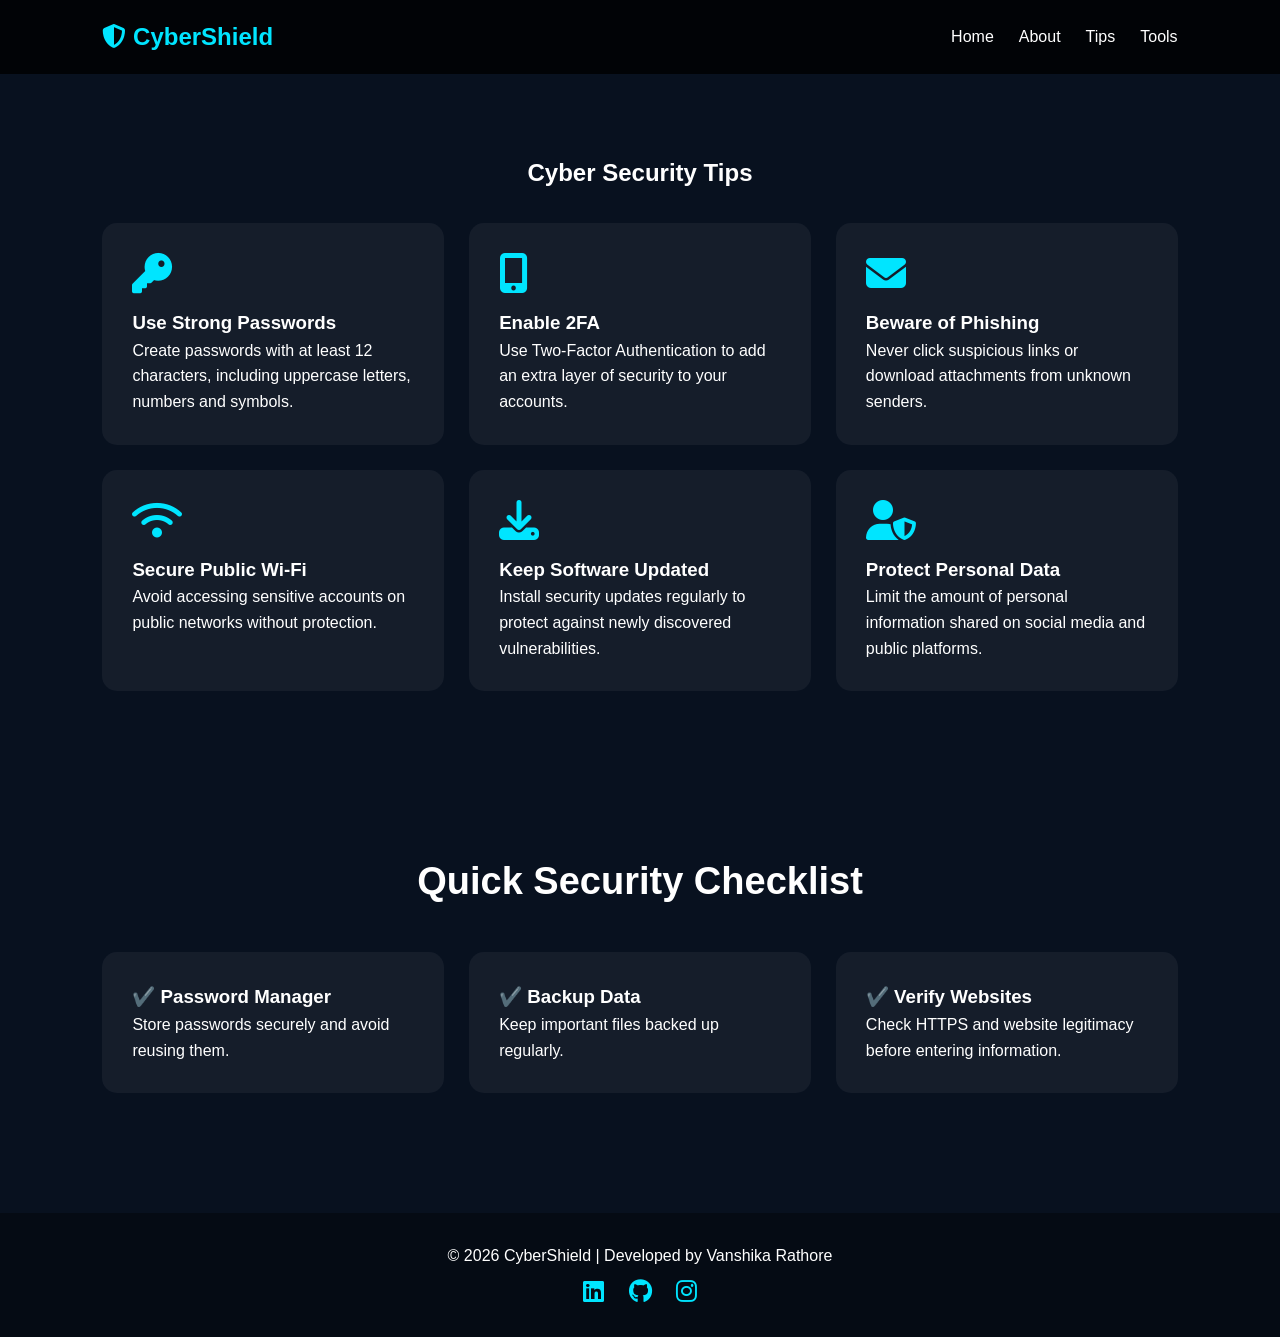
==== tips.html @ 8cfabbac "Add files via upload" ====
<!DOCTYPE html>
<html lang="en">
<head>
<meta charset="UTF-8">
<meta name="viewport" content="width=device-width, initial-scale=1.0">
<title>Security Tips | CyberShield</title>

<link rel="stylesheet" href="style.css">

<link rel="stylesheet"
href="https://cdnjs.cloudflare.com/ajax/libs/font-awesome/6.5.2/css/all.min.css">

<script src="https://code.jquery.com/jquery-3.7.1.min.js"></script>
</head>

<body>

<nav class="navbar">

<div class="logo">
<i class="fas fa-shield-halved"></i> CyberShield
</div>

<div class="menu-toggle">
    <i class="fas fa-bars"></i>
</div>

<ul>
<li><a href="index.html">Home</a></li>
<li><a href="about.html">About</a></li>
<li><a href="tips.html">Tips</a></li>
<li><a href="tools.html">Tools</a></li>
</ul>

</nav>

<section class="page">

<h1>Cyber Security Tips</h1>

<div class="cards">

<div class="card">
<i class="fas fa-key"></i>
<h3>Use Strong Passwords</h3>
<p>
Create passwords with at least 12 characters,
including uppercase letters, numbers and symbols.
</p>
</div>

<div class="card">
<i class="fas fa-mobile-alt"></i>
<h3>Enable 2FA</h3>
<p>
Use Two-Factor Authentication to add an extra
layer of security to your accounts.
</p>
</div>

<div class="card">
<i class="fas fa-envelope"></i>
<h3>Beware of Phishing</h3>
<p>
Never click suspicious links or download
attachments from unknown senders.
</p>
</div>

<div class="card">
<i class="fas fa-wifi"></i>
<h3>Secure Public Wi-Fi</h3>
<p>
Avoid accessing sensitive accounts on public
networks without protection.
</p>
</div>

<div class="card">
<i class="fas fa-download"></i>
<h3>Keep Software Updated</h3>
<p>
Install security updates regularly to protect
against newly discovered vulnerabilities.
</p>
</div>

<div class="card">
<i class="fas fa-user-shield"></i>
<h3>Protect Personal Data</h3>
<p>
Limit the amount of personal information shared
on social media and public platforms.
</p>
</div>

</div>

</section>

<section class="features">

<h2>Quick Security Checklist</h2>

<div class="cards">

<div class="card">
<h3>✔️ Password Manager</h3>
<p>Store passwords securely and avoid reusing them.</p>
</div>

<div class="card">
<h3>✔️ Backup Data</h3>
<p>Keep important files backed up regularly.</p>
</div>

<div class="card">
<h3>✔️ Verify Websites</h3>
<p>Check HTTPS and website legitimacy before entering information.</p>
</div>

</div>

</section>

<footer>

<p>
© 2026 CyberShield | Developed by Vanshika Rathore
</p>

<div class="social">
<i class="fab fa-linkedin"></i>
<i class="fab fa-github"></i>
<i class="fab fa-instagram"></i>
</div>

</footer>

<script src="script.js"></script>

</body>
</html>
---- style.css ----
*{
margin:0;
padding:0;
box-sizing:border-box;
font-family:'Segoe UI',sans-serif;
}

html{
scroll-behavior:smooth;
}

body{
background:#08111f;
color:white;
line-height:1.6;
}

.navbar{
position:sticky;
top:0;
z-index:1000;
display:flex;
justify-content:space-between;
align-items:center;
padding:18px 8%;
background:rgba(0,0,0,0.8);
backdrop-filter:blur(10px);
}

.logo{
font-size:24px;
font-weight:700;
color:#00e5ff;
}

.navbar ul{
display:flex;
list-style:none;
gap:25px;
}

.navbar a{
text-decoration:none;
color:white;
font-weight:500;
transition:.3s;
}

.navbar a:hover{
color:#00e5ff;
}

.hero{
min-height:90vh;
display:flex;
justify-content:center;
align-items:center;
text-align:center;
padding:40px;
background:linear-gradient(
135deg,
#08111f,
#0d1b2a,
#102a43
);
}

.hero-content{
max-width:700px;
}

.hero h1{
font-size:55px;
margin-bottom:20px;
}

.hero p{
font-size:18px;
margin-bottom:25px;
color:#cbd5e1;
}

.btn{
display:inline-block;
padding:14px 28px;
background:#00e5ff;
color:#08111f;
font-weight:bold;
text-decoration:none;
border-radius:30px;
transition:.3s;
}

.btn:hover{
transform:translateY(-3px);
}

.stats{
display:grid;
grid-template-columns:repeat(3,1fr);
gap:20px;
padding:70px 8%;
}

.stat-card{
background:rgba(255,255,255,.05);
padding:30px;
border-radius:15px;
text-align:center;
backdrop-filter:blur(8px);
}

.stat-card h2{
color:#00e5ff;
font-size:40px;
}

.features{
padding:80px 8%;
}

.features h2{
text-align:center;
margin-bottom:40px;
font-size:38px;
}

.cards{
display:grid;
grid-template-columns:repeat(auto-fit,minmax(280px,1fr));
gap:25px;
}

.card{
background:rgba(255,255,255,.05);
padding:30px;
border-radius:15px;
transition:.3s;
}

.card:hover{
transform:translateY(-8px);
}

.card i{
font-size:40px;
color:#00e5ff;
margin-bottom:15px;
}

.page{
padding:80px 8%;
}

.page h1{
text-align:center;
margin-bottom:30px;
}

.about-box{
background:rgba(255,255,255,.05);
padding:30px;
border-radius:15px;
}

.tool-box{
max-width:600px;
margin:auto;
background:rgba(255,255,255,.05);
padding:30px;
border-radius:15px;
}

input{
width:100%;
padding:14px;
margin-top:15px;
border:none;
border-radius:8px;
font-size:16px;
}

#result{
margin-top:15px;
font-size:20px;
font-weight:bold;
}

.contact{
padding:80px 8%;
text-align:center;
}

.contact form{
max-width:500px;
margin:auto;
}

.contact button{
margin-top:15px;
padding:12px 25px;
border:none;
border-radius:8px;
background:#00e5ff;
font-weight:bold;
cursor:pointer;
}

footer{
padding:30px;
text-align:center;
background:#050b14;
margin-top:40px;
}

.social{
margin-top:10px;
}

.social i{
font-size:24px;
margin:0 10px;
color:#00e5ff;
}


@media(max-width:768px){

.menu-toggle{
display:block;
}

.navbar{
flex-wrap:wrap;
}

.navbar ul{
display:none;
width:100%;
flex-direction:column;
text-align:center;
padding-top:20px;
}

.navbar ul.active{
display:flex;
}

}

.menu-toggle{
display:none;
font-size:28px;
cursor:pointer;
color:#00e5ff;
}

@media(max-width:768px){

.navbar{
position:relative;
flex-direction:row;
justify-content:space-between;
align-items:center;
}

.menu-toggle{
display:block;
}

.navbar ul{
position:absolute;
top:70px;
left:0;
width:100%;
background:#08111f;
display:none;
flex-direction:column;
gap:0;
padding:15px 0;
border-top:1px solid rgba(255,255,255,0.1);
}

.navbar ul li{
padding:15px 0;
}

.navbar ul.active{
display:flex;
}

.hero h1{
font-size:36px;
}

.stats{
grid-template-columns:1fr;
}

}
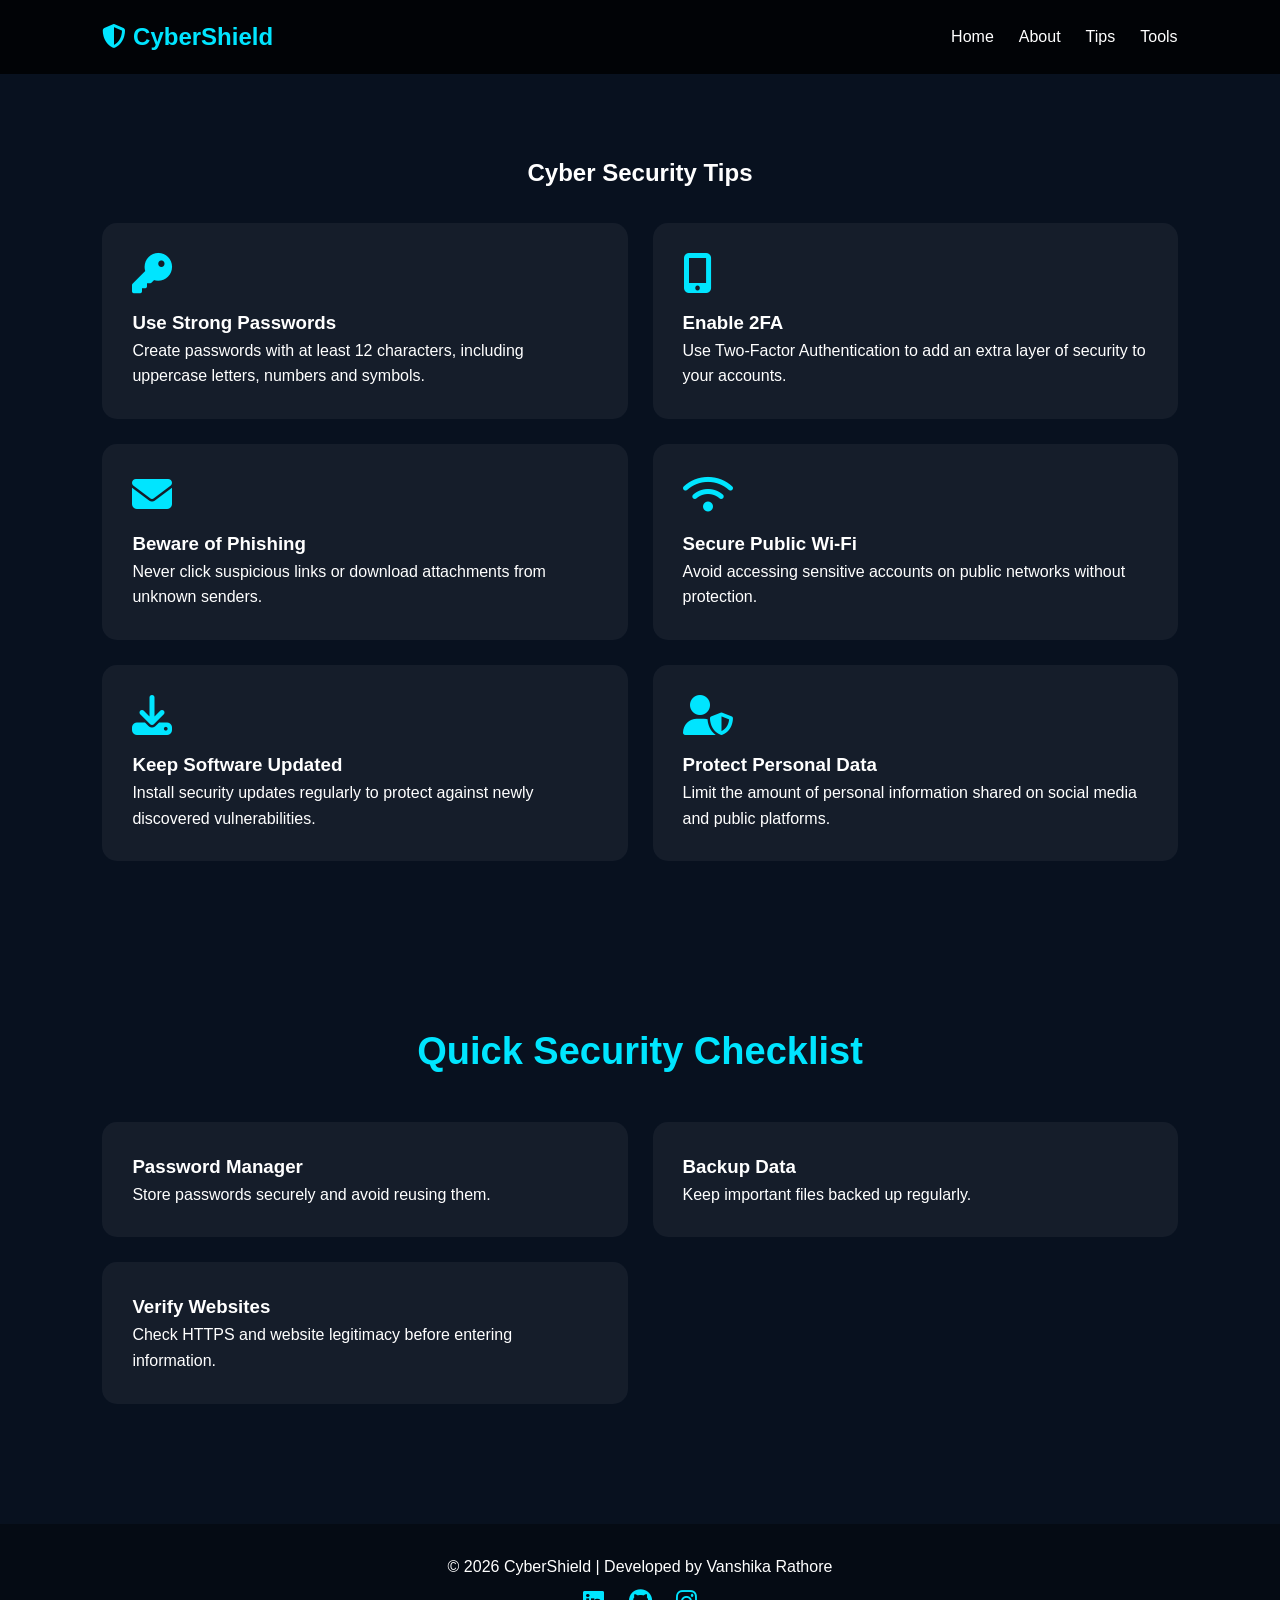
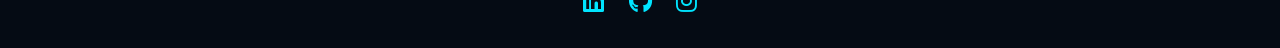
==== commit 1e1bb496: "Update tips.html" ====
--- a/tips.html
+++ b/tips.html
@@ -105,17 +105,17 @@
 <div class="cards">
 
 <div class="card">
-<h3>✔️ Password Manager</h3>
+<h3> Password Manager</h3>
 <p>Store passwords securely and avoid reusing them.</p>
 </div>
 
 <div class="card">
-<h3>✔️ Backup Data</h3>
+<h3> Backup Data</h3>
 <p>Keep important files backed up regularly.</p>
 </div>
 
 <div class="card">
-<h3>✔️ Verify Websites</h3>
+<h3> Verify Websites</h3>
 <p>Check HTTPS and website legitimacy before entering information.</p>
 </div>
 
@@ -140,4 +140,4 @@
 <script src="script.js"></script>
 
 </body>
-</html>+</html>
--- a/style.css
+++ b/style.css
@@ -3,298 +3,51 @@
 padding:0;
 box-sizing:border-box;
 font-family:'Segoe UI',sans-serif;
-}
-
-html{
-scroll-behavior:smooth;
-}
-
-body{
-background:#08111f;
-color:white;
-line-height:1.6;
-}
-
-.navbar{
-position:sticky;
-top:0;
-z-index:1000;
-display:flex;
-justify-content:space-between;
-align-items:center;
-padding:18px 8%;
-background:rgba(0,0,0,0.8);
-backdrop-filter:blur(10px);
-}
-
-.logo{
-font-size:24px;
-font-weight:700;
-color:#00e5ff;
-}
-
-.navbar ul{
-display:flex;
-list-style:none;
-gap:25px;
-}
-
-.navbar a{
-text-decoration:none;
-color:white;
-font-weight:500;
-transition:.3s;
-}
-
-.navbar a:hover{
-color:#00e5ff;
-}
-
-.hero{
-min-height:90vh;
-display:flex;
-justify-content:center;
-align-items:center;
-text-align:center;
-padding:40px;
-background:linear-gradient(
-135deg,
-#08111f,
-#0d1b2a,
-#102a43
-);
-}
-
-.hero-content{
-max-width:700px;
-}
-
-.hero h1{
-font-size:55px;
-margin-bottom:20px;
-}
-
-.hero p{
-font-size:18px;
-margin-bottom:25px;
-color:#cbd5e1;
-}
-
-.btn{
-display:inline-block;
-padding:14px 28px;
-background:#00e5ff;
-color:#08111f;
-font-weight:bold;
-text-decoration:none;
-border-radius:30px;
-transition:.3s;
-}
-
-.btn:hover{
-transform:translateY(-3px);
-}
-
-.stats{
-display:grid;
-grid-template-columns:repeat(3,1fr);
-gap:20px;
-padding:70px 8%;
-}
-
-.stat-card{
-background:rgba(255,255,255,.05);
-padding:30px;
-border-radius:15px;
-text-align:center;
-backdrop-filter:blur(8px);
-}
-
-.stat-card h2{
-color:#00e5ff;
-font-size:40px;
-}
-
-.features{
-padding:80px 8%;
-}
-
-.features h2{
-text-align:center;
-margin-bottom:40px;
-font-size:38px;
-}
-
-.cards{
-display:grid;
-grid-template-columns:repeat(auto-fit,minmax(280px,1fr));
-gap:25px;
-}
-
-.card{
-background:rgba(255,255,255,.05);
-padding:30px;
-border-radius:15px;
-transition:.3s;
-}
-
-.card:hover{
-transform:translateY(-8px);
-}
-
-.card i{
-font-size:40px;
-color:#00e5ff;
-margin-bottom:15px;
-}
-
-.page{
-padding:80px 8%;
-}
-
-.page h1{
-text-align:center;
-margin-bottom:30px;
-}
-
-.about-box{
-background:rgba(255,255,255,.05);
-padding:30px;
-border-radius:15px;
-}
-
-.tool-box{
-max-width:600px;
-margin:auto;
-background:rgba(255,255,255,.05);
-padding:30px;
-border-radius:15px;
-}
-
-input{
-width:100%;
-padding:14px;
-margin-top:15px;
-border:none;
-border-radius:8px;
-font-size:16px;
-}
-
-#result{
-margin-top:15px;
-font-size:20px;
-font-weight:bold;
-}
-
-.contact{
-padding:80px 8%;
-text-align:center;
-}
-
-.contact form{
-max-width:500px;
-margin:auto;
-}
-
-.contact button{
-margin-top:15px;
-padding:12px 25px;
-border:none;
-border-radius:8px;
-background:#00e5ff;
-font-weight:bold;
+border: none;
 cursor:pointer;
 }
 
-footer{
-padding:30px;
-text-align:center;
-background:#050b14;
-margin-top:40px;
-}
-
-.social{
-margin-top:10px;
-}
-
-.social i{
-font-size:24px;
-margin:0 10px;
-color:#00e5ff;
-}
+body{background:#08111f;color:white;line-height:1.6;}
+.navbar{position:sticky;top:0;z-index:1000;display:flex;justify-content:space-between;align-items:center;padding:18px 8%;background:rgba(0,0,0,0.8);backdrop-filter:blur(10px);}
+.logo{font-size:24px;font-weight:700;color:#00e5ff;}
+.navbar ul{display:flex;list-style:none;gap:25px;}
+.navbar a{text-decoration:none;color:white;font-weight:500;transition:.3s;}
+.navbar a:hover{color:#00e5ff;}
+.hero{min-height:90vh;display:flex;justify-content:center;align-items:center;text-align:center;padding:40px;background:linear-gradient(135deg,#08111f,#0d1b2a,#102a43);}
+.hero-content{max-width:700px;}
+.hero h1{font-size:55px;margin-bottom:20px;}
+.hero p{font-size:18px;margin-bottom:25px;color:#cbd5e1;}
+.btn{display:inline-block;padding:14px 28px;background:#00e5ff;color:#08111f;font-weight:bold;text-decoration:none;border-radius:30px;transition:.3s;}
+.btn:hover{transform:translateY(-3px);}
+.stats{display:grid;grid-template-columns:repeat(3,1fr);gap:20px;padding:70px 8%;}
+.stat-card{background:rgba(255,255,255,.05);padding:30px;border-radius:15px;text-align:center;backdrop-filter:blur(8px);}
+.stat-card h2{color:#00e5ff;font-size:40px;}
+.features{padding:80px 8%;}
+.features h2{text-align:center;margin-bottom:40px;font-size:38px;color:#00e5ff;}
+.cards{display:grid;grid-template-columns:repeat(auto-fit,minmax(360px,1fr));gap:25px;}
+.card{background:rgba(255,255,255,.05);padding:30px;border-radius:15px;transition:.3s;}
+.card:hover{transform:translateY(-8px);}
+.card i{font-size:40px;color:#00e5ff;margin-bottom:15px;}
+.page{padding:80px 8%;}
+.page h1{text-align:center;margin-bottom:30px;}
+.about-box{background:rgba(255,255,255,.05);padding:30px;border-radius:15px;}
+.tool-box{max-width:600px;margin:auto;background:rgba(255,255,255,.05);padding:30px;border-radius:15px;}
+input{width:100%;padding:14px;margin-top:15px;border-radius:8px;font-size:16px;}
+#result{margin-top:15px;font-size:20px;font-weight:bold;}
+.contact{padding:80px 8%;text-align:center;}
+.contact form{max-width:500px;margin:auto;}
+.contact button{margin-top:15px;padding:12px 25px;border-radius:8px;background:#00e5ff;font-weight:bold;}
+footer{padding:30px;text-align:center;background:#050b14;margin-top:40px;}
+.social{margin-top:10px;}
+.social i{font-size:24px;margin:0 10px;color:#00e5ff;}
 
 
-@media(max-width:768px){
-
-.menu-toggle{
-display:block;
-}
-
-.navbar{
-flex-wrap:wrap;
-}
-
-.navbar ul{
-display:none;
-width:100%;
-flex-direction:column;
-text-align:center;
-padding-top:20px;
-}
-
-.navbar ul.active{
-display:flex;
-}
-
-}
-
-.menu-toggle{
-display:none;
-font-size:28px;
-cursor:pointer;
-color:#00e5ff;
-}
-
-@media(max-width:768px){
-
-.navbar{
-position:relative;
-flex-direction:row;
-justify-content:space-between;
-align-items:center;
-}
-
-.menu-toggle{
-display:block;
-}
-
-.navbar ul{
-position:absolute;
-top:70px;
-left:0;
-width:100%;
-background:#08111f;
-display:none;
-flex-direction:column;
-gap:0;
-padding:15px 0;
-border-top:1px solid rgba(255,255,255,0.1);
-}
-
-.navbar ul li{
-padding:15px 0;
-}
-
-.navbar ul.active{
-display:flex;
-}
-
-.hero h1{
-font-size:36px;
-}
-
-.stats{
-grid-template-columns:1fr;
-}
-
-}+@media(max-width:768px){.menu-toggle{display:block;}
+.navbar{flex-wrap:wrap;}
+.navbar ul{display:none;width:100%;flex-direction:column;text-align:center;padding-top:20px;}.navbar ul.active{display:flex;}}
+.menu-toggle{display:none;font-size:28px;color:#00e5ff;}
+@media(max-width:768px){.navbar{position:relative;flex-direction:row;justify-content:space-between;align-items:center;}
+.menu-toggle{display:block;}.navbar ul{position:absolute;top:70px;left:0;width:100%;background:#08111f;display:none;flex-direction:column;gap:0;padding:15px 0;border-top:1px solid rgba(255,255,255,0.1);}
+.navbar ul li{padding:15px 0;}
+.navbar ul.active{display:flex;}.hero h1{font-size:36px;}
+.stats{grid-template-columns:1fr;}}
